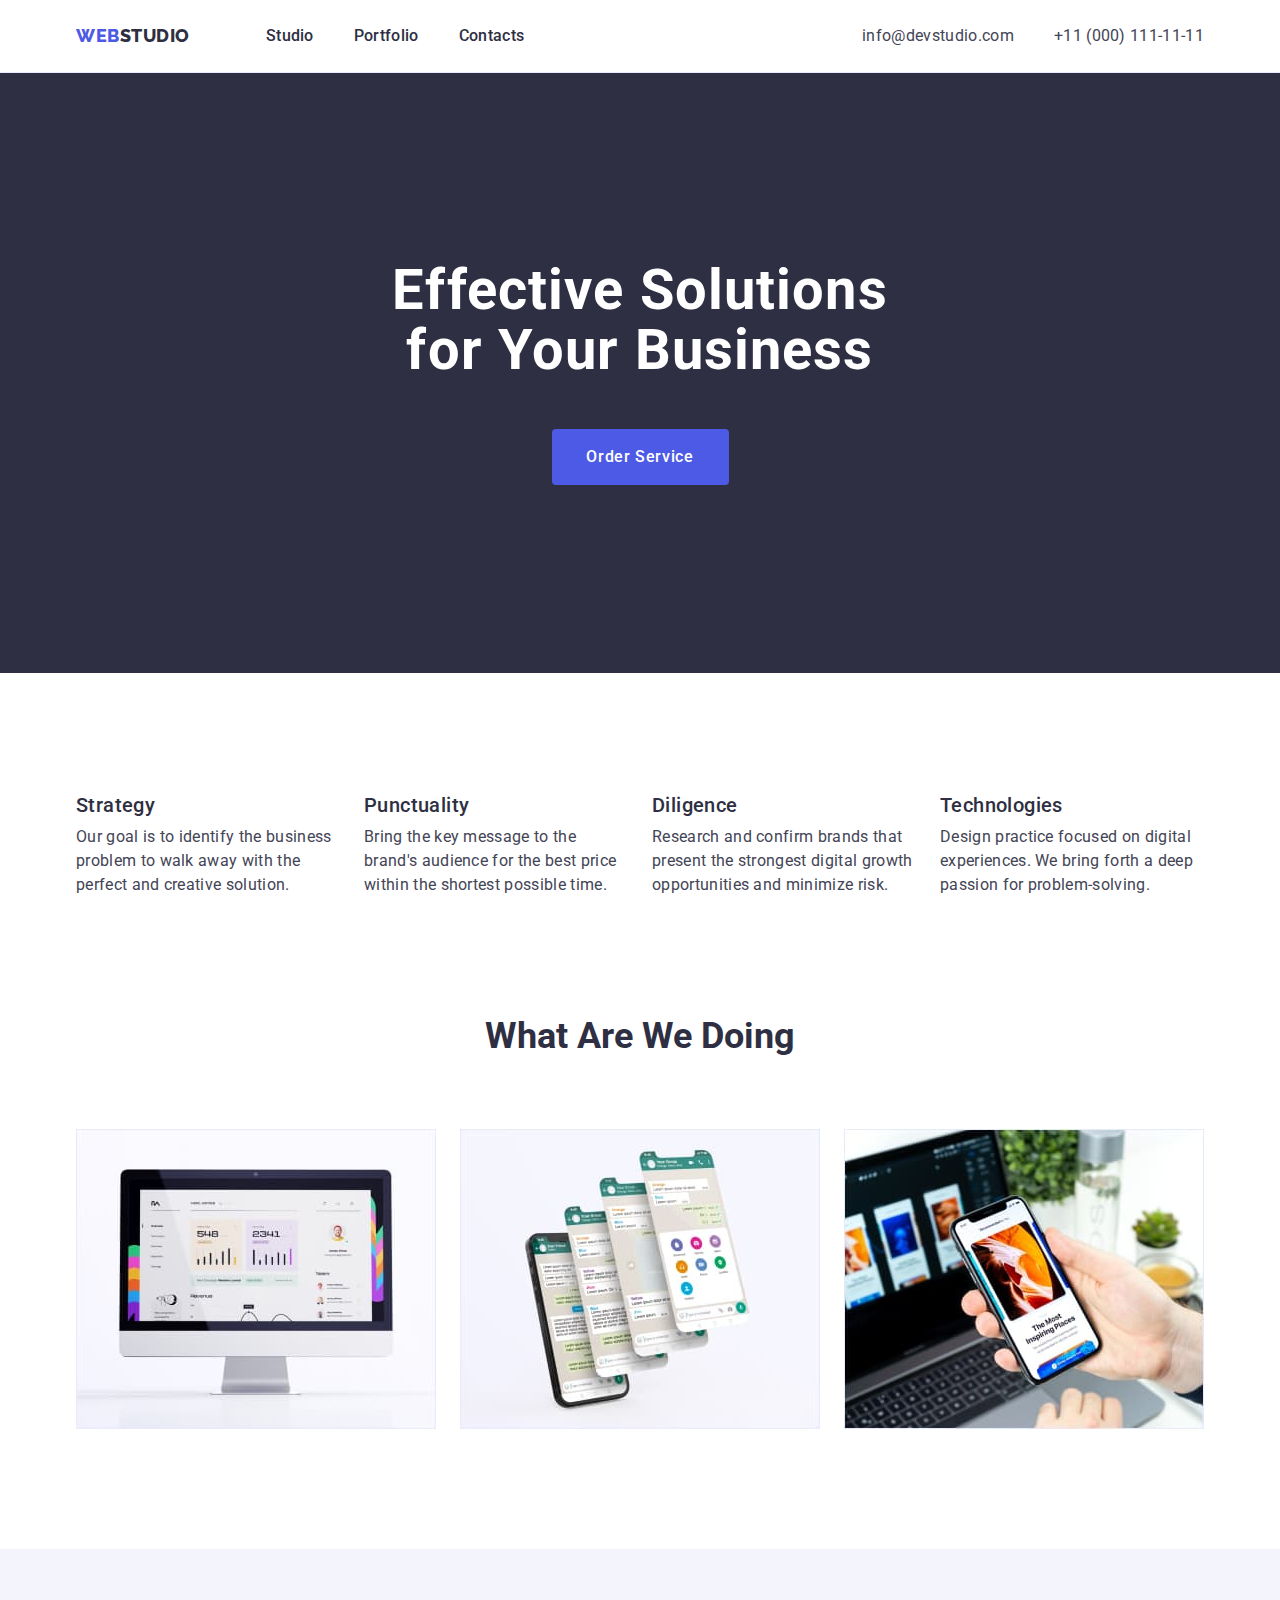
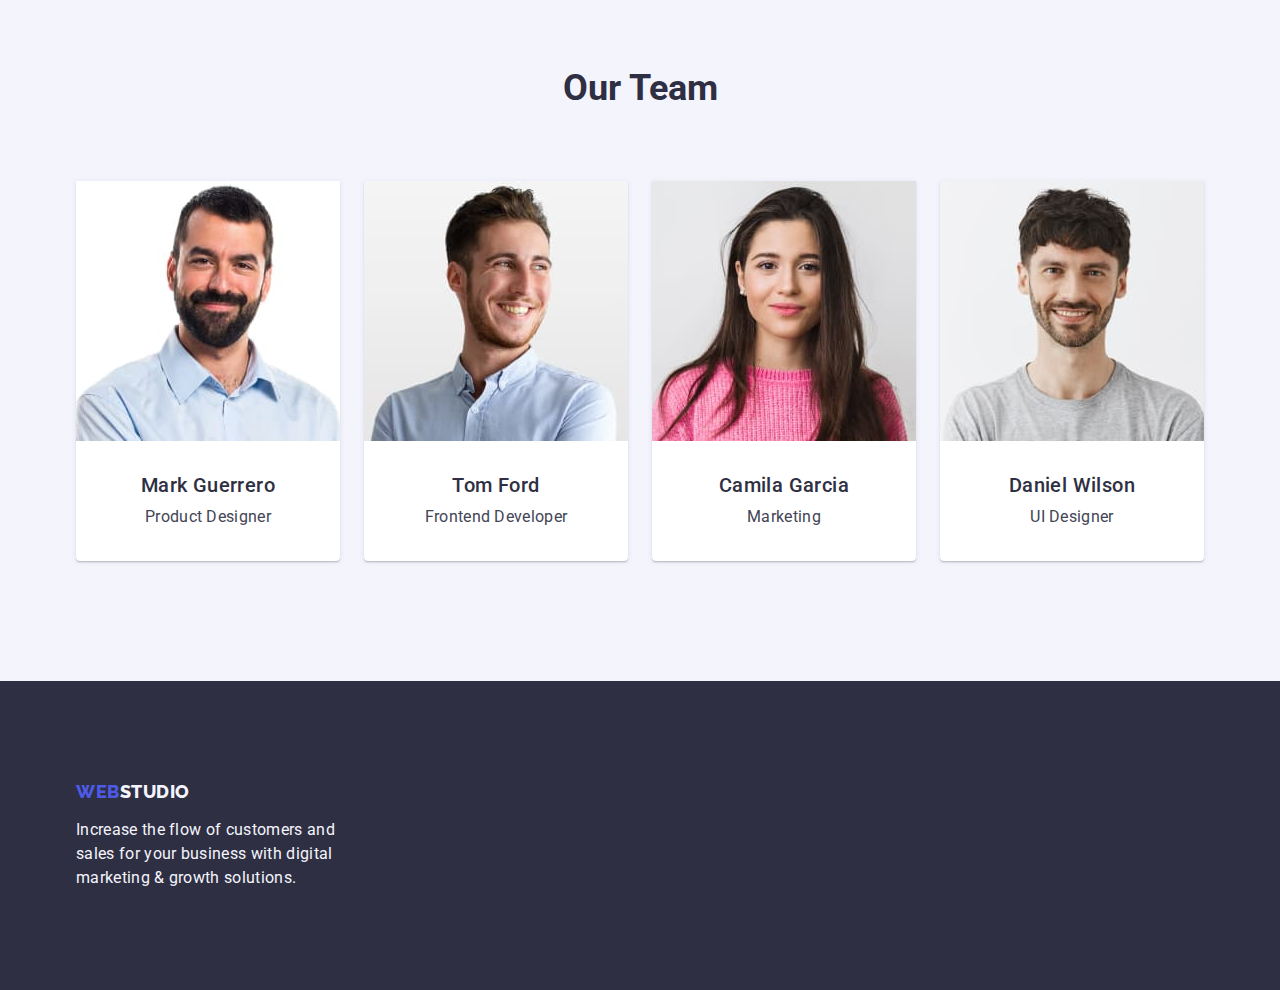
==== index.html @ 3db70857 "Initial commit" ====
<!DOCTYPE html>
<html lang="en">

<head>
    <meta charset="UTF-8">
    <meta http-equiv="X-UA-Compatible" content="IE=edge">
    <meta name="viewport" content="width=device-width, initial-scale=1.0">
    <title>WebStudio</title>
    <!-- Modern-normalize -->
    <link rel="stylesheet"
        href="https://cdnjs.cloudflare.com/ajax/libs/modern-normalize/2.0.0/modern-normalize.min.css" />

    <!-- Gustom styles -->
    <link rel="stylesheet" href="./css/styles.css">
    <!-- Fonts -->

    <link rel="preconnect" href="https://fonts.googleapis.com">
    <link rel="preconnect" href="https://fonts.gstatic.com" crossorigin>
    <link href="https://fonts.googleapis.com/css2?family=Raleway:wght@800&family=Roboto:wght@400;500;700&display=swap"
        rel="stylesheet">


</head>

<body>

    <!--header-->
    <header class="head">
        <!--Top-Line-->
        <!--Logo-->
        <!--Menu-Nav-->
        <div class="heder container">

            <nav class="navig">

                <a class="logo link" href="./index.html">Web<span class="logo-title">Studio</span></a>

                <ul class="nav-page list">
                    <li class="nav-page-item">
                        <a class="nav-page-pagination link" href="./index.html">Studio</a>
                    </li>
                    <li class="nav-page-item">
                        <a class="nav-page-pagination link" href="./portfolio.html">Portfolio</a>
                    </li>
                    <li class="nav-page-item">
                        <a class="nav-page-pagination link" href="">Contacts</a>
                    </li>
                </ul>
            </nav>
            <address class="gmail">
                <ul class="add-page list">
                    <li><a class="add-page-mailto link" href="mailto:info@devstudio.com">info@devstudio.com</a></li>
                    <li><a class="add-page-mailto link" href="tel:+110001111111">+11 (000) 111-11-11</a></li>
                </ul>
            </address>
        </div>

    </header>

    <!--main-content-->
    <main>

        <!--Hero-imeg-->
        <!-- Section-1 -->
        <section class="hero">
            <div class="container">
                <h1 class="hero-title"> Effective Solutions for Your Business</h1>

                <!--Button-->

                <button class="hero-title-btn" type="button">Order Service</button>

            </div>
        </section>

        <!--Section-2-->

        <section class="benefits">
            <div class="benefits-container container">
                <h2 hidden class="visually-hidden">Benefits</h2>
                <ul class="benefits-ul list">
                    <li class="benefits-list-item">
                        <h3 class="benefits-title">Strategy</h3>
                        <p class="benefits-text">Our goal is to identify the business
                            problem to walk away with the perfect and creative solution.</p>
                    </li>
                    <li class="benefits-list-item">
                        <h3 class="benefits-title">Punctuality</h3>
                        <p class="benefits-text">Bring the key message to the brand's audience for the best price within
                            the
                            shortest
                            possible
                            time.</p>
                    </li>
                    <li class="benefits-list-item">
                        <h3 class="benefits-title">Diligence</h3>
                        <p class="benefits-text">Research and confirm brands that present the strongest digital growth
                            opportunities and
                            minimize
                            risk.</p>
                    </li>
                    <li class="benefits-list-item">
                        <h3 class="benefits-title">Technologies</h3>
                        <p class="benefits-text">Design practice focused on digital experiences. We bring forth a deep
                            passion for
                            problem-solving.</p>
                    </li>
                </ul>
            </div>
        </section>

        <!--Section-3-->

        <section class="subject-container">
            <div class="container">
                <h2 class="subject">What are we doing</h2>
                <ul class="subject-img list">
                    <li class="subject-item">
                        <img src="./images/img1.jpg" alt="A monitor with images of graphs" width="360" />
                    </li>
                    <li class="subject-item">
                        <img src="./images/img2.jpg" alt="Smartphone" width="360" />
                    </li>
                    <li class="subject-item">
                        <img src="./images/img3.jpg" alt="Smartphone in hand" width="360" />
                    </li>
                </ul>
            </div>
        </section>

        <!--Section-4-->

        <section class="sectbox">
            <div class="container">
                <h2 class="subject">Our Team</h2>
                <ul class="subject-foto list">
                    <li class="liimg">
                        <img src="./images/img11.jpg" alt="foto Mark Guerrero" width="264" />

                        <div class="liimg-box">
                            <h3 class="subject-title">Mark Guerrero</h3>

                            <p class="subject-text">Product Designer</p>
                        </div>
                    </li>
                    <li class="liimg">
                        <img src="./images/img21.jpg" alt="foto Tom Ford" width="264" />
                        <div class="liimg-box">
                            <h3 class="subject-title">Tom Ford</h3>

                            <p class="subject-text">Frontend Developer</p>
                        </div>
                    </li>
                    <li class="liimg">
                        <img src="./images/img31.jpg" alt="foto Camila Garcia" width="264" />
                        <div class="liimg-box">
                            <h3 class="subject-title">Camila Garcia</h3>
                            <p class="subject-text">Marketing</p>
                        </div>
                    </li>
                    <li class="liimg">
                        <img src="./images/img41.jpg" alt="foto Daniel Wilson" width="264" />
                        <div class="liimg-box">
                            <h3 class="subject-title">Daniel Wilson</h3>

                            <p class="subject-text">UI Designer</p>
                        </div>
                    </li>
                </ul>
            </div>
        </section>
    </main>

    <!--footer-->
    <footer class="footbox">
        <div class="container">

            <a class="logo logo-fut link" href="./index.html">Web<span class="logo-title-fut">Studio</span></a>
            <p class="foot-text">Increase the flow of customers and sales for your business with digital marketing &
                growth
                solutions.</p>

        </div>
    </footer>
</body>

</html>
---- css/styles.css ----
:root {
  --primarybrand-iris-color: #4d5ae5;
  --pressed-state-ocean-color: #404bbf;
  --dark-navyblue-color: #2e2f42;
  --success-green-color: #31d0aa;
  --text-slate-color: #434455;
  --subtletext-lightlate-color: #8e8f99;
  --accent-cornflower-color: #e7e9fc;
  --light-cloud-color: #f4f4fd;
  --modaloverlay-navybluemodal-color: #2e2f42;
  --herobackground-grey-color: #2e2f42;
  --whait-color: #ffffff;
  --modalbackground-dairy-color: #fcfcfc;
}
/* Base styles */
body {
  font-family: 'Roboto', sans-serif;
  color: var(--text-slate-color);
  background-color: var(--whait-color);
}

.link {
  text-decoration: none;
}
.list {
  list-style: none;
}
img {
  display: block;
  max-width: 100%;
  height: 100%;
  object-fit: cover;
}
button {
  font-family: inherit;
  cursor: pointer;
}
/*-- Base styles--*/

/* Margin-pading */
h1,
h2,
h3,
h4,
h5,
h6,
p {
  margin: 0;
}
ul {
  margin: 0;
  padding-left: 0;
}

.container {
  max-width: 1158px;
  margin-left: auto;
  margin-right: auto;
  padding-left: 15px;
  padding-right: 15px;
}
.visually-hidden {
  position: absolute;
  width: 1px;
  height: 1px;
  margin: -1px;
  border: 0;
  padding: 0;
  white-space: nowrap;
  clip-path: inset(100%);
  clip: rect(0 0 0 0);
  overflow: hidden;
}

/* Logo */
.head {
  border-bottom: 1px solid var(--accent-cornflower-color);
  background-color: var(--whait-color);
}

.navig {
  display: flex;

  align-items: center;
}
.navig .logo {
  margin-right: 76px;
}

.logo {
  color: var(--primarybrand-iris-color);
  font-family: 'Raleway', sans-serif;
  font-size: 18px;
  font-weight: 800;
  line-height: 1.17; /* 116.667% */
  text-transform: uppercase;
  letter-spacing: 0.03em;
}
.logo-title {
  color: var(--dark-navyblue-color);
}

/* Nav */
.heder {
  display: flex;
  align-items: center;
  justify-content: space-between;
}

.nav-page {
  display: flex;
  gap: 40px;
  padding: 24px 0;
}
.nav-page-item {
}
.nav-page-pagination {
  color: var(--dark-navyblue-color);
  font-weight: 500;
  line-height: 1.5; /* 150% */
  letter-spacing: 0.02em;
  padding: 24px 0;
}
.nav-page-pagination:hover,
.nav-page-pagination:focus {
  color: var(--pressed-state-ocean-color);
}
.gmail {
  font-style: normal;
  padding: 24px 0;
}
.add-page {
  display: flex;
  gap: 40px;
}
.add-page-mailto {
  color: var(--text-slate-color);

  line-height: 1.5; /* 150% */
  letter-spacing: 0.02em;
  padding: 24px 0;
}

.add-page-mailto:hover,
.add-page-mailto:focus {
  color: var(--pressed-state-ocean-color);
}
/* --Nav-- */

/* section-1 */
.hero {
  background-color: var(--dark-navyblue-color);
  padding-bottom: 188px;
  padding-top: 188px;
}
.hero-title {
  color: var(--whait-color);
  font-size: 56px;
  font-weight: 700;
  line-height: 1.07; /* 107.143% */
  letter-spacing: 0.02em;
  text-align: center;
  max-width: 496px;
  margin: 0 auto 48px;
}
.hero-title-btn {
  color: var(--whait-color);
  background-color: var(--primarybrand-iris-color);
  font-size: 16px;
  font-weight: 500;
  line-height: 1.5; /* 150% */
  letter-spacing: 0.04em;
  width: 177px;
  min-width: 169px;
  height: 56px;
  border: none;

  display: block;

  padding: 16px 32px;
  margin-left: auto;
  margin-right: auto;
  border-radius: 4px;
}

.hero-title-btn:hover,
.hero-title-btn:focus {
  color: var(--whait-color);
  background-color: var(--pressed-state-ocean-color);
}
/* --section-1-- */

/* section-2 */
.benefits {
  padding: 120px 0;
}
.benefits-container {
}
.benefits-ul {
  display: flex;
  gap: 24px;
}
.benefits-list-item {
}
.benefits-title {
  color: var(--dark-navyblue-color);
  font-size: 20px;
  font-weight: 500;
  line-height: 1.2; /* 120% */
  letter-spacing: 0.02em;
  margin-bottom: 8px;
}
.benefits-text {
  line-height: 1.5; /* 150% */
  letter-spacing: 0.02em;
  width: 264px;
}
/* --section-2-- */

/* section-3 */
.subject-container {
  padding-bottom: 120px;
}
.subject {
  color: var(--dark-navyblue-color);
  font-size: 36px;
  line-height: 1.11; /* 111.111% */
  text-align: center;
  text-transform: capitalize;
  margin-bottom: 72px;
}
.subject-img {
  display: flex;
  gap: 24px;
}

/* --section-3-- */

/* section-4 */
.sectbox {
  background-color: var(--light-cloud-color);
  padding: 120px 0;
}

.subject-foto {
  display: flex;
  gap: 24px;
}
.liimg {
  display: inline-flex;
  padding-bottom: 0px;
  flex-direction: column;
  justify-content: center;
  align-items: center;

  background-color: var(--whait-color);

  border-radius: 0px 0px 4px 4px;

  box-shadow: 0px 2px 1px 0px rgba(46, 47, 66, 0.08),
    0px 1px 1px 0px rgba(46, 47, 66, 0.16),
    0px 1px 6px 0px rgba(46, 47, 66, 0.08);
}
.liimg-box {
  padding: 32px 0;
  display: flex;

  flex-direction: column;
  justify-content: center;
  align-items: center;
}
.subject-title {
  color: var(--dark-navyblue-color);
  text-align: center;
  font-size: 20px;
  font-weight: 500;

  line-height: 1.2; /* 120% */
  letter-spacing: 0.02em;
  margin-bottom: 8px;
}
.subject-text {
  color: var(--text-slate-color);
  line-height: 1.5; /* 150% */
  letter-spacing: 0.02em;
  text-align: center;
}

/* Footer */
.footbox {
  background-color: var(--dark-navyblue-color);

  padding: 100px 0 100px 0;
}

.foot-text {
  color: var(--light-cloud-color);
  line-height: 1.5; /* 150% */
  letter-spacing: 0.02em;
  width: 264px;
}
.logo-title-fut {
  color: var(--light-cloud-color);
}
.logo-fut {
  margin-bottom: 16px;
  display: inline-block;
}
/* --Footer-- */

/* P */
/* o */
/* r */
/* t */
/* folio */
.porttf-box {
  padding: 96px 0 120px 0;
}

/* Filter */
.btn {
  display: flex;
  justify-content: center;

  gap: 24px;
  margin-bottom: 72px;
}

.btn-but {
  color: var(--primarybrand-iris-color);
  background-color: var(--light-cloud-color);

  font-size: 16px;
  font-weight: 500;
  line-height: 1.5; /* 150% */
  letter-spacing: 0.04em;
  display: flex;

  padding: 12px 24px;

  border-radius: 4px;
  border: 1px solid var(--accent-cornflower-color);
}
.btn-but:hover,
.btn-but:focus {
  color: var(--whait-color);
  background-color: var(--pressed-state-ocean-color);
  border: 1px solid transparent;
  box-shadow: 0px 2px 2px 0px rgba(0, 0, 0, 0.12),
    0px 2px 1px 0px rgba(0, 0, 0, 0.08), 0px 3px 1px 0px rgba(0, 0, 0, 0.1);
}
.btn-item {
  display: flex;
}

/* --Filter-- */

/* Images */

.imag {
  display: flex;
  flex-wrap: wrap;
  row-gap: 48px;
  column-gap: 24px;
}
.imag-item {
  flex-basis: calc((100% - 24px * 2) / 3);
}
.card {
  flex-direction: column;
  align-items: flex-start;
  gap: 32px;
  background-color: var(--whait-color);
  display: flex;
}
.card-box {
  border: 1px solid #e7e9fc;
  border-top: none;

  display: flex;
  padding: 32px 16px;
  flex-direction: column;
  justify-content: center;
  align-items: flex-start;

  align-self: stretch;
}
.card-title {
  /* Banking App Interface Concept */
  color: var(--dark-navyblue-color);
  font-weight: 500;
  font-size: 20px;
  line-height: 1.2;
  /* identical to box height, or 120% */
  letter-spacing: 0.02em;

  margin-bottom: 8px;
}
.card-text {
  /* App */
  color: var(--text-slate-color);
  line-height: 1.5;
  /* identical to box height, or 150% */
  letter-spacing: 0.02em;
}
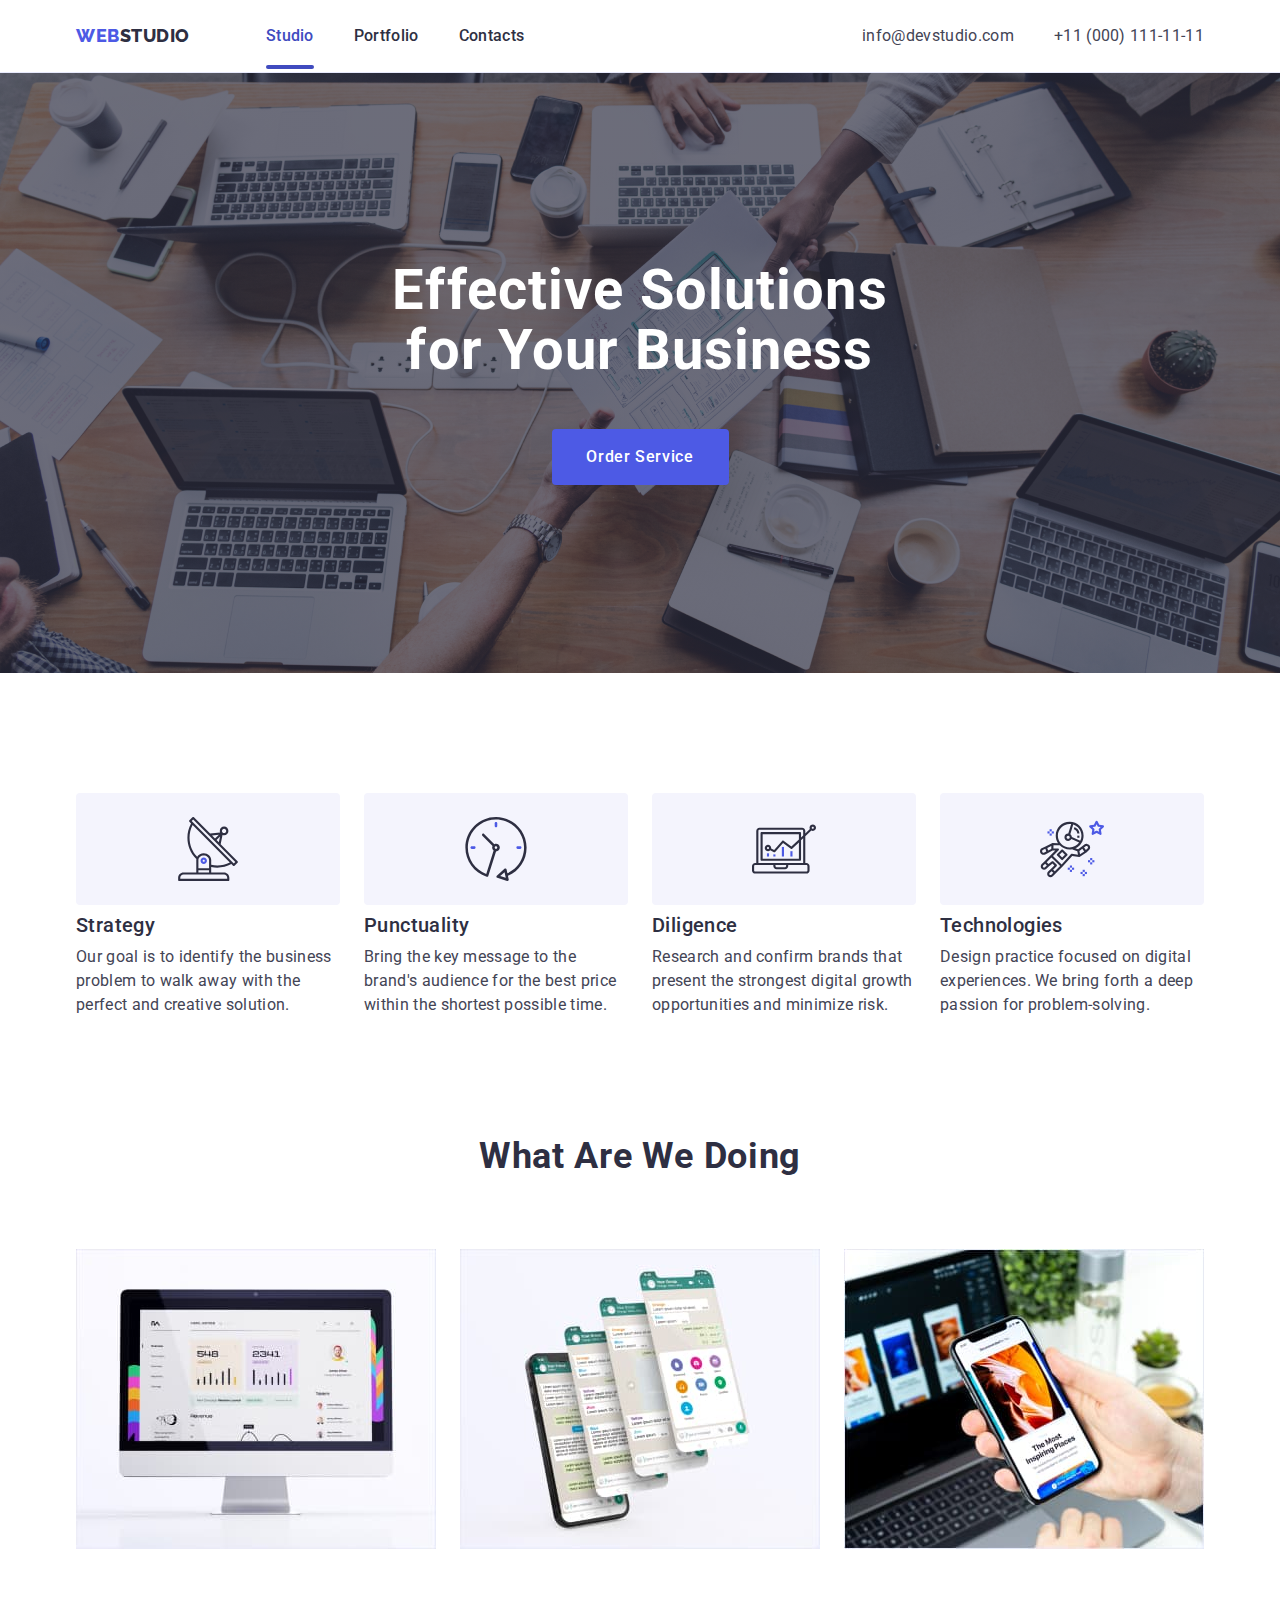
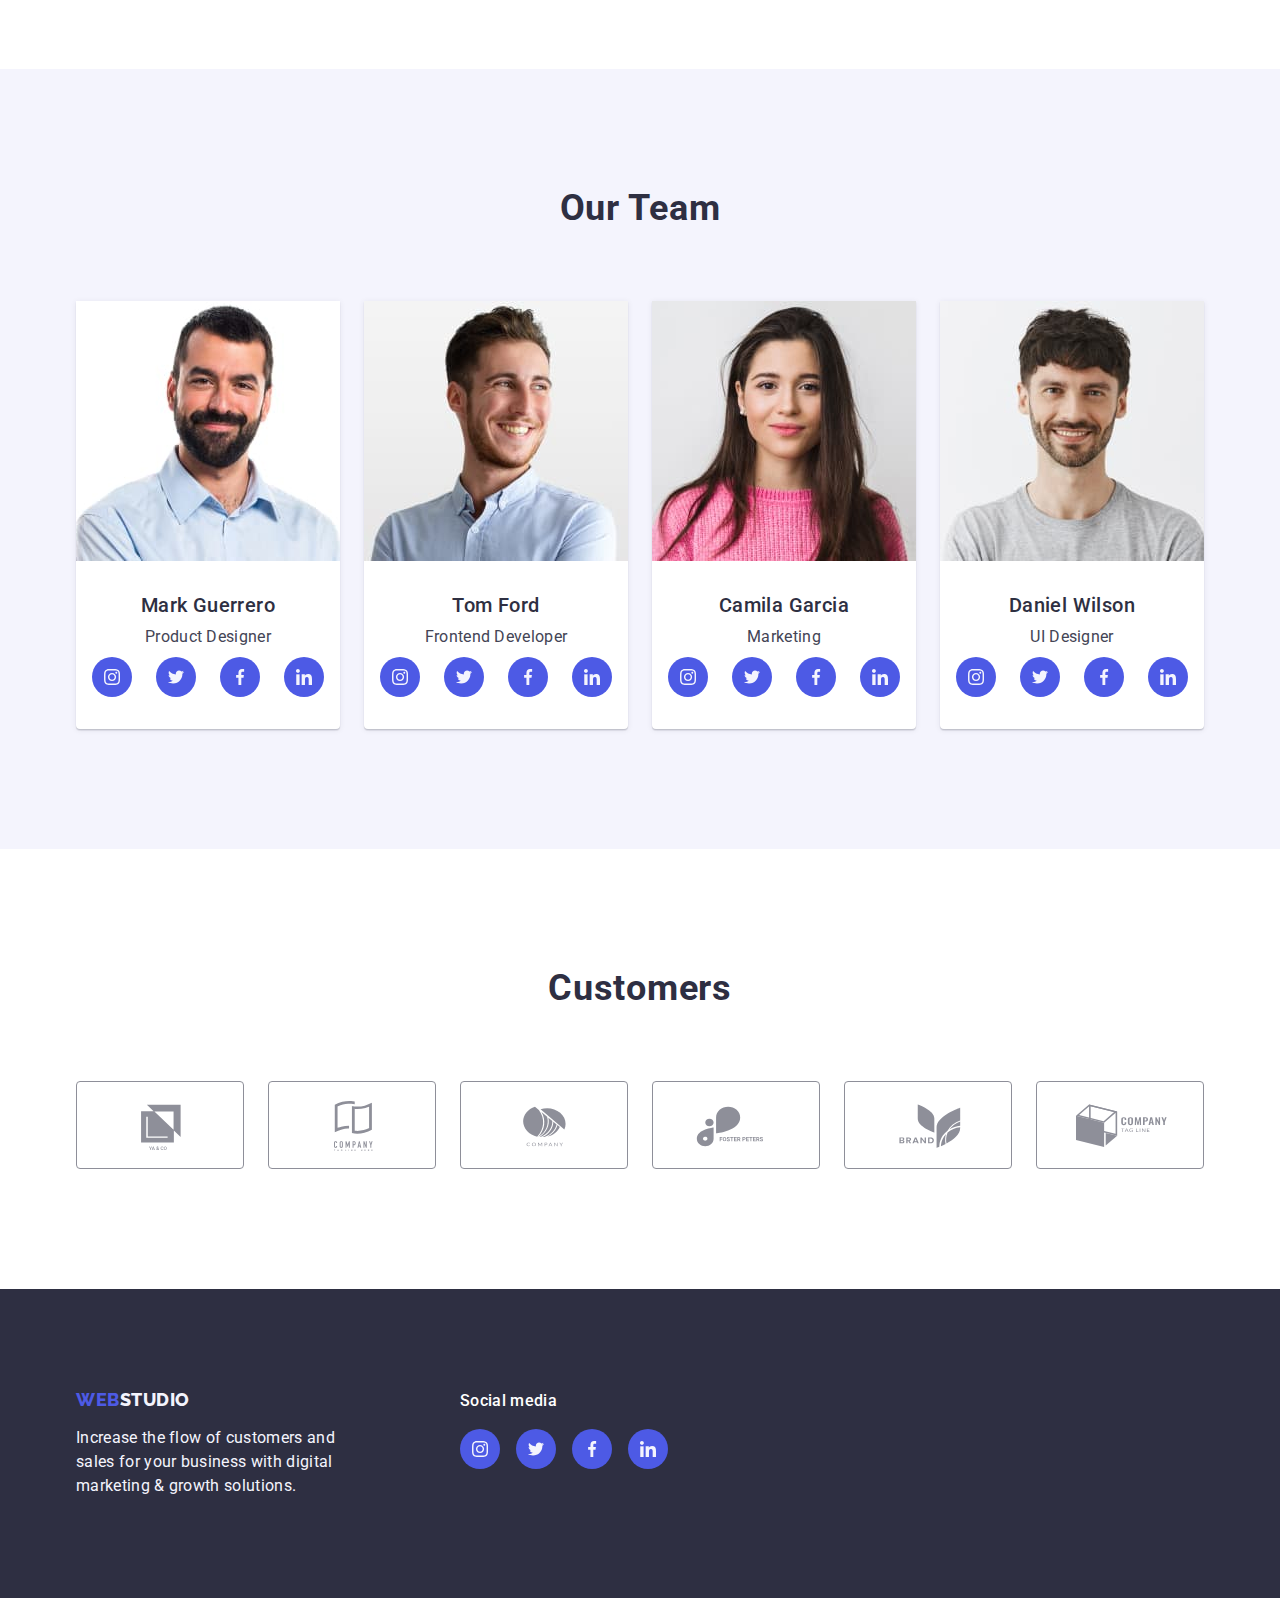
==== commit 33e03245: "homework-04" ====
--- a/index.html
+++ b/index.html
@@ -37,7 +37,7 @@
 
                 <ul class="nav-page list">
                     <li class="nav-page-item">
-                        <a class="nav-page-pagination link" href="./index.html">Studio</a>
+                        <a class="nav-page-pagination link lk" href="./index.html">Studio</a>
                     </li>
                     <li class="nav-page-item">
                         <a class="nav-page-pagination link" href="./portfolio.html">Portfolio</a>
@@ -68,7 +68,7 @@
 
                 <!--Button-->
 
-                <button class="hero-title-btn" type="button">Order Service</button>
+                <button class="hero-title-btn " data-modal-open type="button">Order Service</button>
 
             </div>
         </section>
@@ -80,11 +80,22 @@
                 <h2 hidden class="visually-hidden">Benefits</h2>
                 <ul class="benefits-ul list">
                     <li class="benefits-list-item">
+                        <div class="benefits-icon-box">
+                            <svg class="benefits-icon-svg" width="64px">
+                                <use href="./images/icons.svg#icon-antenna-1"></use>
+                            </svg>
+                        </div>
                         <h3 class="benefits-title">Strategy</h3>
                         <p class="benefits-text">Our goal is to identify the business
                             problem to walk away with the perfect and creative solution.</p>
                     </li>
+
                     <li class="benefits-list-item">
+                        <div class="benefits-icon-box">
+                            <svg class="benefits-icon-svg" width="64px">
+                                <use href="./images/icons.svg#icon-clock-1"></use>
+                            </svg>
+                        </div>
                         <h3 class="benefits-title">Punctuality</h3>
                         <p class="benefits-text">Bring the key message to the brand's audience for the best price within
                             the
@@ -93,6 +104,11 @@
                             time.</p>
                     </li>
                     <li class="benefits-list-item">
+                        <div class="benefits-icon-box">
+                            <svg class="benefits-icon-svg" width="64px">
+                                <use href="./images/icons.svg#icon-diagram-1"></use>
+                            </svg>
+                        </div>
                         <h3 class="benefits-title">Diligence</h3>
                         <p class="benefits-text">Research and confirm brands that present the strongest digital growth
                             opportunities and
@@ -100,6 +116,11 @@
                             risk.</p>
                     </li>
                     <li class="benefits-list-item">
+                        <div class="benefits-icon-box">
+                            <svg class="benefits-icon-svg" width="64px">
+                                <use href="./images/icons.svg#icon-astronaut-1"></use>
+                            </svg>
+                        </div>
                         <h3 class="benefits-title">Technologies</h3>
                         <p class="benefits-text">Design practice focused on digital experiences. We bring forth a deep
                             passion for
@@ -139,16 +160,69 @@
 
                         <div class="liimg-box">
                             <h3 class="subject-title">Mark Guerrero</h3>
-
                             <p class="subject-text">Product Designer</p>
+                            <ul class="subjekt-list-icon list">
+                                <li class="subject-item-icon">
+                                    <a class="social-links link" href="https://www.instagram.com/">
+                                        <svg class="subject-icon-svg" width="16px">
+                                            <use href="./images/icons.svg#icon-instagram-2-hdr"></use>
+                                        </svg>
+                                    </a>
+
+                                </li>
+                                <li class="subject-item-icon">
+                                    <a class="social-links link" href="https://twitter.com/">
+                                        <svg class="subject-icon-svg" width="16px">
+                                            <use href="./images/icons.svg#icon-twitter-1-hdr"></use>
+                                        </svg></a>
+                                </li>
+                                <li class="subject-item-icon">
+                                    <a class="social-links link" href="https://www.facebook.com/">
+                                        <svg class="subject-icon-svg" width="16px">
+                                            <use href="./images/icons.svg#icon-facebook-1-hdr"></use>
+                                        </svg></a>
+                                </li>
+                                <li class="subject-item-icon">
+                                    <a class="social-links link" href="https://inkedin.com/">
+                                        <svg class="subject-icon-svg" width="16px">
+                                            <use href="./images/icons.svg#icon-linkedin-1-hdr"></use>
+                                        </svg></a>
+                                </li>
+                            </ul>
                         </div>
                     </li>
                     <li class="liimg">
                         <img src="./images/img21.jpg" alt="foto Tom Ford" width="264" />
                         <div class="liimg-box">
                             <h3 class="subject-title">Tom Ford</h3>
-
                             <p class="subject-text">Frontend Developer</p>
+                            <ul class="subjekt-list-icon list">
+                                <li class="subject-item-icon">
+                                    <a class="social-links link" href="https://www.instagram.com/">
+                                        <svg class="subject-icon-svg" width="16px">
+                                            <use href="./images/icons.svg#icon-instagram-2-hdr"></use>
+                                        </svg></a>
+
+                                </li>
+                                <li class="subject-item-icon">
+                                    <a class="social-links link" href="https://twitter.com/">
+                                        <svg class="subject-icon-svg" width="16px">
+                                            <use href="./images/icons.svg#icon-twitter-1-hdr"></use>
+                                        </svg></a>
+                                </li>
+                                <li class="subject-item-icon">
+                                    <a class="social-links link" href="https://www.facebook.com/">
+                                        <svg class="subject-icon-svg" width="16px">
+                                            <use href="./images/icons.svg#icon-facebook-1-hdr"></use>
+                                        </svg></a>
+                                </li>
+                                <li class="subject-item-icon">
+                                    <a class="social-links link" href="https://inkedin.com/">
+                                        <svg class="subject-icon-svg" width="16px">
+                                            <use href="./images/icons.svg#icon-linkedin-1-hdr"></use>
+                                        </svg></a>
+                                </li>
+                            </ul>
                         </div>
                     </li>
                     <li class="liimg">
@@ -156,32 +230,158 @@
                         <div class="liimg-box">
                             <h3 class="subject-title">Camila Garcia</h3>
                             <p class="subject-text">Marketing</p>
+                            <ul class="subjekt-list-icon list">
+                                <li class="subject-item-icon">
+                                    <a class="social-links link" href="https://www.instagram.com/">
+                                        <svg class="subject-icon-svg" width="16px">
+                                            <use href="./images/icons.svg#icon-instagram-2-hdr"></use>
+                                        </svg></a>
+
+                                </li>
+                                <li class="subject-item-icon">
+                                    <a class="social-links link" href="https://twitter.com/">
+                                        <svg class="subject-icon-svg" width="16px">
+                                            <use href="./images/icons.svg#icon-twitter-1-hdr"></use>
+                                        </svg></a>
+                                </li>
+                                <li class="subject-item-icon">
+                                    <a class="social-links link" href="https://www.facebook.com/">
+                                        <svg class="subject-icon-svg" width="16px">
+                                            <use href="./images/icons.svg#icon-facebook-1-hdr"></use>
+                                        </svg></a>
+                                </li>
+                                <li class="subject-item-icon">
+                                    <a class="social-links link" href="https://inkedin.com/">
+                                        <svg class="subject-icon-svg" width="16px">
+                                            <use href="./images/icons.svg#icon-linkedin-1-hdr"></use>
+                                        </svg></a>
+                                </li>
+                            </ul>
                         </div>
                     </li>
                     <li class="liimg">
                         <img src="./images/img41.jpg" alt="foto Daniel Wilson" width="264" />
                         <div class="liimg-box">
                             <h3 class="subject-title">Daniel Wilson</h3>
-
                             <p class="subject-text">UI Designer</p>
-                        </div>
-                    </li>
+                            <ul class="subjekt-list-icon list">
+                                <li class="subject-item-icon">
+                                    <a class="social-links link" href="https://www.instagram.com/">
+                                        <svg class="subject-icon-svg" width="16px">
+                                            <use href="./images/icons.svg#icon-instagram-2-hdr"></use>
+                                        </svg></a>
+
+
+                                </li>
+                                <li class="subject-item-icon">
+                                    <a class="social-links link" href="https://twitter.com/">
+                                        <svg class="subject-icon-svg" width="16px">
+                                            <use href="./images/icons.svg#icon-twitter-1-hdr"></use>
+                                        </svg></a>
+                                </li>
+                                <li class="subject-item-icon">
+                                    <a class="social-links link" href="https://www.facebook.com/">
+                                        <svg class="subject-icon-svg" width="16px">
+                                            <use href="./images/icons.svg#icon-facebook-1-hdr"></use>
+                                        </svg></a>
+                                </li>
+                                <li class="subject-item-icon">
+                                    <a class="social-links link" href="https://inkedin.com/">
+                                        <svg class="subject-icon-svg" width="16px">
+                                            <use href="./images/icons.svg#icon-linkedin-1-hdr"></use>
+                                        </svg></a>
+                                </li>
+                            </ul>
+                        </div>
+                    </li>
+                </ul>
+            </div>
+        </section>
+        <!--Section-5-->
+        <section class="customers">
+            <div class="container ">
+                <h2 class="subject">Customers</h2>
+                <ul class="customers-logo-list list">
+                    <li class="customers-logo-item"><a class="cus-logo-link" href="">
+                            <svg class="cus-logo-svg" width="104px">
+                                <use href="./images/icons.svg#icon-Logo"></use>
+                            </svg></a></li>
+                    <li class="customers-logo-item"><a class="cus-logo-link" href="">
+                            <svg class="cus-logo-svg" width="104px">
+                                <use href="./images/icons.svg#icon-Logo-1"></use>
+                            </svg></a></li>
+                    <li class="customers-logo-item"><a class="cus-logo-link" href="">
+                            <svg class="cus-logo-svg" width="104px">
+                                <use href="./images/icons.svg#icon-Logo-2"></use>
+                            </svg></a></li>
+                    <li class="customers-logo-item"><a class="cus-logo-link" href="">
+                            <svg class="cus-logo-svg" width="104px">
+                                <use href="./images/icons.svg#icon-Logo-3"></use>
+                            </svg></a></li>
+                    <li class="customers-logo-item"><a class="cus-logo-link" href="">
+                            <svg class="cus-logo-svg" width="104px">
+                                <use href="./images/icons.svg#icon-Logo-4"></use>
+                            </svg></a></li>
+                    <li class="customers-logo-item"><a class="cus-logo-link" href="">
+                            <svg class="cus-logo-svg" width="104px">
+                                <use href="./images/icons.svg#icon-Logo-5"></use>
+                            </svg></a></li>
                 </ul>
             </div>
         </section>
     </main>
 
     <!--footer-->
-    <footer class="footbox">
-        <div class="container">
-
-            <a class="logo logo-fut link" href="./index.html">Web<span class="logo-title-fut">Studio</span></a>
-            <p class="foot-text">Increase the flow of customers and sales for your business with digital marketing &
-                growth
-                solutions.</p>
-
+    <footer class="footbox ">
+        <div class="container footcontainer ">
+            <div>
+                <a class="logo logo-fut link" href="./index.html">Web<span class="logo-title-fut">Studio</span></a>
+                <p class="foot-text">Increase the flow of customers and sales for your business with digital marketing &
+                    growth
+                    solutions.</p>
+            </div>
+            <div class="footer-social-box">
+                <p class="footer-social-text">Social media</p>
+                <ul class="foot-subjekt-list-icon list">
+                    <li class="subject-item-icon">
+                        <a class="foot-social-links link" href="https://www.instagram.com/">
+                            <svg class="subject-icon-svg" width="16px">
+                                <use href="./images/icons.svg#icon-instagram-2-hdr"></use>
+                            </svg></a>
+                    </li>
+                    <li class="subject-item-icon">
+                        <a class="foot-social-links link" href="https://twitter.com/">
+                            <svg class="subject-icon-svg" width="16px">
+                                <use href="./images/icons.svg#icon-twitter-1-hdr"></use>
+                            </svg></a>
+                    </li>
+                    <li class="subject-item-icon">
+                        <a class="foot-social-links link" href="https://www.facebook.com/">
+                            <svg class="subject-icon-svg" width="16px">
+                                <use href="./images/icons.svg#icon-facebook-1-hdr"></use>
+                            </svg></a>
+                    </li>
+                    <li class="subject-item-icon">
+                        <a class="foot-social-links link" href="https://inkedin.com/">
+                            <svg class="subject-icon-svg" width="16px">
+                                <use href="./images/icons.svg#icon-linkedin-1-hdr"></use>
+                            </svg></a>
+                    </li>
+                </ul>
+            </div>
         </div>
+
     </footer>
+    <!-- Modal-window -->
+    <div class="backdrop is-hidden" data-modal>
+        <div class="modal "><button class="modal-btn " data-modal-close type="button">
+                <svg class="modal-btn-icon" width="8px">
+                    <use href="./images/icons.svg#icon-close-black-18dp-2-1"></use>
+                </svg>
+            </button></div>
+    </div>
+    <script src="./js/modal.js"></script>
+
 </body>
 
 </html>--- a/css/styles.css
+++ b/css/styles.css
@@ -7,8 +7,8 @@
   --subtletext-lightlate-color: #8e8f99;
   --accent-cornflower-color: #e7e9fc;
   --light-cloud-color: #f4f4fd;
-  --modaloverlay-navybluemodal-color: #2e2f42;
-  --herobackground-grey-color: #2e2f42;
+  --modaloverlay-navybluemodal-color: rgba(46, 47, 66, 0.4);
+  --herobackground-grey-color: rgba(46, 47, 66, 0.7);
   --whait-color: #ffffff;
   --modalbackground-dairy-color: #fcfcfc;
 }
@@ -25,7 +25,8 @@
 .list {
   list-style: none;
 }
-img {
+img,
+svg {
   display: block;
   max-width: 100%;
   height: 100%;
@@ -120,10 +121,33 @@
   line-height: 1.5; /* 150% */
   letter-spacing: 0.02em;
   padding: 24px 0;
+  position: relative;
+  transition-property: color;
+  transition-delay: 250ms;
+  transition-timing-function: cubic-bezier(0.4, 0, 0.2, 1);
 }
 .nav-page-pagination:hover,
-.nav-page-pagination:focus {
+.nav-page-pagination:focus,
+.nav-page-pagination.lk {
   color: var(--pressed-state-ocean-color);
+}
+.nav-page-pagination.lk:after {
+  content: '';
+  position: absolute;
+  left: 0;
+  bottom: 0;
+
+  opacity: 0;
+  width: 100%;
+  height: 4px;
+  border-radius: 2px;
+  background-color: var(--pressed-state-ocean-color);
+  display: block;
+}
+.nav-page-pagination:hover:after,
+.nav-page-pagination:focus:after,
+.nav-page-pagination.lk:after {
+  opacity: 1;
 }
 .gmail {
   font-style: normal;
@@ -139,6 +163,9 @@
   line-height: 1.5; /* 150% */
   letter-spacing: 0.02em;
   padding: 24px 0;
+  transition-property: color;
+  transition-delay: 250ms;
+  transition-timing-function: cubic-bezier(0.4, 0, 0.2, 1);
 }
 
 .add-page-mailto:hover,
@@ -149,7 +176,18 @@
 
 /* section-1 */
 .hero {
+  max-width: 1440px;
+  height: 600px;
+  margin: 0 auto;
+
   background-color: var(--dark-navyblue-color);
+  background-image: linear-gradient(
+      var(--herobackground-grey-color),
+      var(--herobackground-grey-color)
+    ),
+    url(../images/people-office-1.jpg);
+  background-repeat: no-repeat;
+  background-position: center;
   padding-bottom: 188px;
   padding-top: 188px;
 }
@@ -181,6 +219,9 @@
   margin-left: auto;
   margin-right: auto;
   border-radius: 4px;
+  transition-property: color;
+  transition-delay: 250ms;
+  transition-timing-function: cubic-bezier(0.4, 0, 0.2, 1);
 }
 
 .hero-title-btn:hover,
@@ -200,8 +241,20 @@
   display: flex;
   gap: 24px;
 }
-.benefits-list-item {
-}
+.benefits-icon-box {
+  padding: 24px 0;
+  margin-bottom: 8px;
+  display: flex;
+  align-items: center;
+  justify-content: center;
+  border-radius: 4px;
+  background-color: var(--light-cloud-color);
+}
+.benefits-icon-svg {
+  width: 64px;
+  height: 64px;
+}
+
 .benefits-title {
   color: var(--dark-navyblue-color);
   font-size: 20px;
@@ -228,6 +281,8 @@
   text-align: center;
   text-transform: capitalize;
   margin-bottom: 72px;
+  font-weight: 700;
+  letter-spacing: 0.02em;
 }
 .subject-img {
   display: flex;
@@ -284,15 +339,86 @@
   line-height: 1.5; /* 150% */
   letter-spacing: 0.02em;
   text-align: center;
-}
-
+  margin-bottom: 8px;
+}
+.subjekt-list-icon {
+  display: flex;
+  justify-content: center;
+  gap: 24px;
+}
+
+.subject-item-icon {
+}
+.social-links {
+  display: flex;
+  align-items: center;
+  justify-content: center;
+  width: 40px;
+  height: 40px;
+  background-color: var(--primarybrand-iris-color);
+  border-radius: 50%;
+  color: var(--light-cloud-color);
+  transition-property: fill;
+  transition-delay: 250ms;
+  transition-timing-function: cubic-bezier(0.4, 0, 0.2, 1);
+}
+.social-links:hover,
+.social-links:focus {
+  background-color: var(--pressed-state-ocean-color);
+}
+
+.subject-icon-svg {
+  fill: currentColor;
+}
+/* Section-5 */
+.customers {
+  padding: 120px 0;
+}
+
+.customers-logo-list {
+  display: flex;
+
+  gap: 24px;
+}
+
+.customers-logo-item {
+  flex-basis: calc((100% - 24px * 5) / 6);
+}
+.cus-logo-link {
+  display: flex;
+  align-items: center;
+  justify-content: center;
+  width: 168px;
+  height: 88px;
+  border-radius: 4px;
+  border: 1px solid var(--subtletext-lightlate-color);
+  color: var(--subtletext-lightlate-color);
+  padding: 16px 32px;
+  transition-property: fill;
+  transition-delay: 250ms;
+  transition-timing-function: cubic-bezier(0.4, 0, 0.2, 1);
+}
+.cus-logo-link:hover,
+.cus-logo-link:focus {
+  color: var(--pressed-state-ocean-color);
+  border-radius: 4px;
+  border: 1px solid var(--pressed-state-ocean-color);
+}
+.cus-logo-svg {
+  fill: currentColor;
+}
+/* -- Section-5 -- */
 /* Footer */
 .footbox {
   background-color: var(--dark-navyblue-color);
 
   padding: 100px 0 100px 0;
 }
-
+.footcontainer {
+  display: flex;
+  align-items: baseline;
+  gap: 120px;
+}
 .foot-text {
   color: var(--light-cloud-color);
   line-height: 1.5; /* 150% */
@@ -306,7 +432,108 @@
   margin-bottom: 16px;
   display: inline-block;
 }
+.footer-social-box {
+}
+.footer-social-text {
+  color: var(--whait-color);
+
+  font-style: normal;
+  font-weight: 500;
+  line-height: 1.5; /* 150% */
+  letter-spacing: 0.02em;
+  margin-bottom: 16px;
+}
+.foot-subjekt-list-icon {
+  display: flex;
+  gap: 16px;
+}
+.foot-social-links {
+  display: flex;
+  align-items: center;
+  justify-content: center;
+  width: 40px;
+  height: 40px;
+  background-color: var(--primarybrand-iris-color);
+  border-radius: 50%;
+  color: var(--light-cloud-color);
+  transition-property: background-color;
+  transition-delay: 250ms;
+  transition-timing-function: cubic-bezier(0.4, 0, 0.2, 1);
+}
+.foot-social-links:hover,
+.foot-social-links:focus {
+  background-color: var(--success-green-color);
+}
 /* --Footer-- */
+/* Modal-window */
+.backdrop {
+  background-color: var(--modaloverlay-navybluemodal-color);
+
+  position: fixed;
+  top: 0;
+  left: 0;
+  width: 100%;
+  height: 100%;
+  transition-property: opacity, visibility;
+  transition-delay: 250ms;
+  transition-timing-function: cubic-bezier(0.4, 0, 0.2, 1);
+}
+
+.is-hidden {
+  visibility: hidden;
+  opacity: 0;
+  pointer-events: none;
+}
+
+.modal {
+  position: absolute;
+  top: 50%;
+  left: 50%;
+  transform: translate(-50%, -50%) scale(1);
+
+  transition-property: transform;
+  transition-delay: 250ms;
+  transition-timing-function: cubic-bezier(0.4, 0, 0.2, 1);
+
+  border-radius: 4px;
+  background-color: var(--modalbackground-dairy-color);
+  box-shadow: 0px 2px 1px 0px rgba(0, 0, 0, 0.2),
+    0px 1px 3px 0px rgba(0, 0, 0, 0.12), 0px 1px 1px 0px rgba(0, 0, 0, 0.14);
+  width: 408px;
+  min-height: 584px;
+}
+.modal-btn {
+  position: absolute;
+  top: 24px;
+  right: 24px;
+  width: 24px;
+  height: 24px;
+  border-radius: 50%;
+  display: flex;
+  align-items: center;
+  justify-content: center;
+  padding: 0;
+
+  background-color: var(--accent-cornflower-color);
+  border: 1px solid rgba(0, 0, 0, 0.1);
+  transition-property: background-color, border;
+  transition-delay: 250ms;
+  transition-timing-function: cubic-bezier(0.4, 0, 0.2, 1);
+}
+.modal-btn:hover,
+.modal-btn:focus {
+  background-color: var(--pressed-state-ocean-color);
+  border: none;
+}
+.modal-btn-icon {
+  transition-property: fill;
+  transition-delay: 250ms;
+  transition-timing-function: cubic-bezier(0.4, 0, 0.2, 1);
+}
+.modal-btn:hover .modal-btn-icon,
+.modal-btn:focus .modal-btn-icon {
+  fill: var(--whait-color);
+}
 
 /* P */
 /* o */
@@ -340,6 +567,9 @@
 
   border-radius: 4px;
   border: 1px solid var(--accent-cornflower-color);
+  transition-property: color, background-color, border-color, box-shadow;
+  transition-duration: 250ms;
+  transition-timing-function: cubic-bezier(0.4, 0, 0.2, 1);
 }
 .btn-but:hover,
 .btn-but:focus {
@@ -366,12 +596,42 @@
 .imag-item {
   flex-basis: calc((100% - 24px * 2) / 3);
 }
+.imag-item:hover .overley,
+.imag-item:focus .overley {
+  transform: translateY(0);
+}
 .card {
   flex-direction: column;
-  align-items: flex-start;
-  gap: 32px;
-  background-color: var(--whait-color);
-  display: flex;
+
+  display: flex;
+  transition: box-shadow 250ms cubic-bezier(0.4, 0, 0.2, 1);
+}
+.card-transform {
+  position: relative;
+  overflow: hidden;
+}
+.overley {
+  position: absolute;
+  top: 0;
+  left: 0;
+  transform: translateY(100%);
+  transition-property: transform;
+  transition-duration: 250ms;
+  transition-timing-function: cubic-bezier(0.4, 0, 0.2, 1);
+
+  display: flex;
+  align-items: center;
+  justify-content: center;
+  width: 100%;
+  height: 100%;
+  background-color: var(--primarybrand-iris-color);
+  padding: 40px 32px 164px;
+}
+.overley-text {
+  color: var(--light-cloud-color);
+
+  line-height: 1.5; /* 150% */
+  letter-spacing: 0.02em;
 }
 .card-box {
   border: 1px solid #e7e9fc;
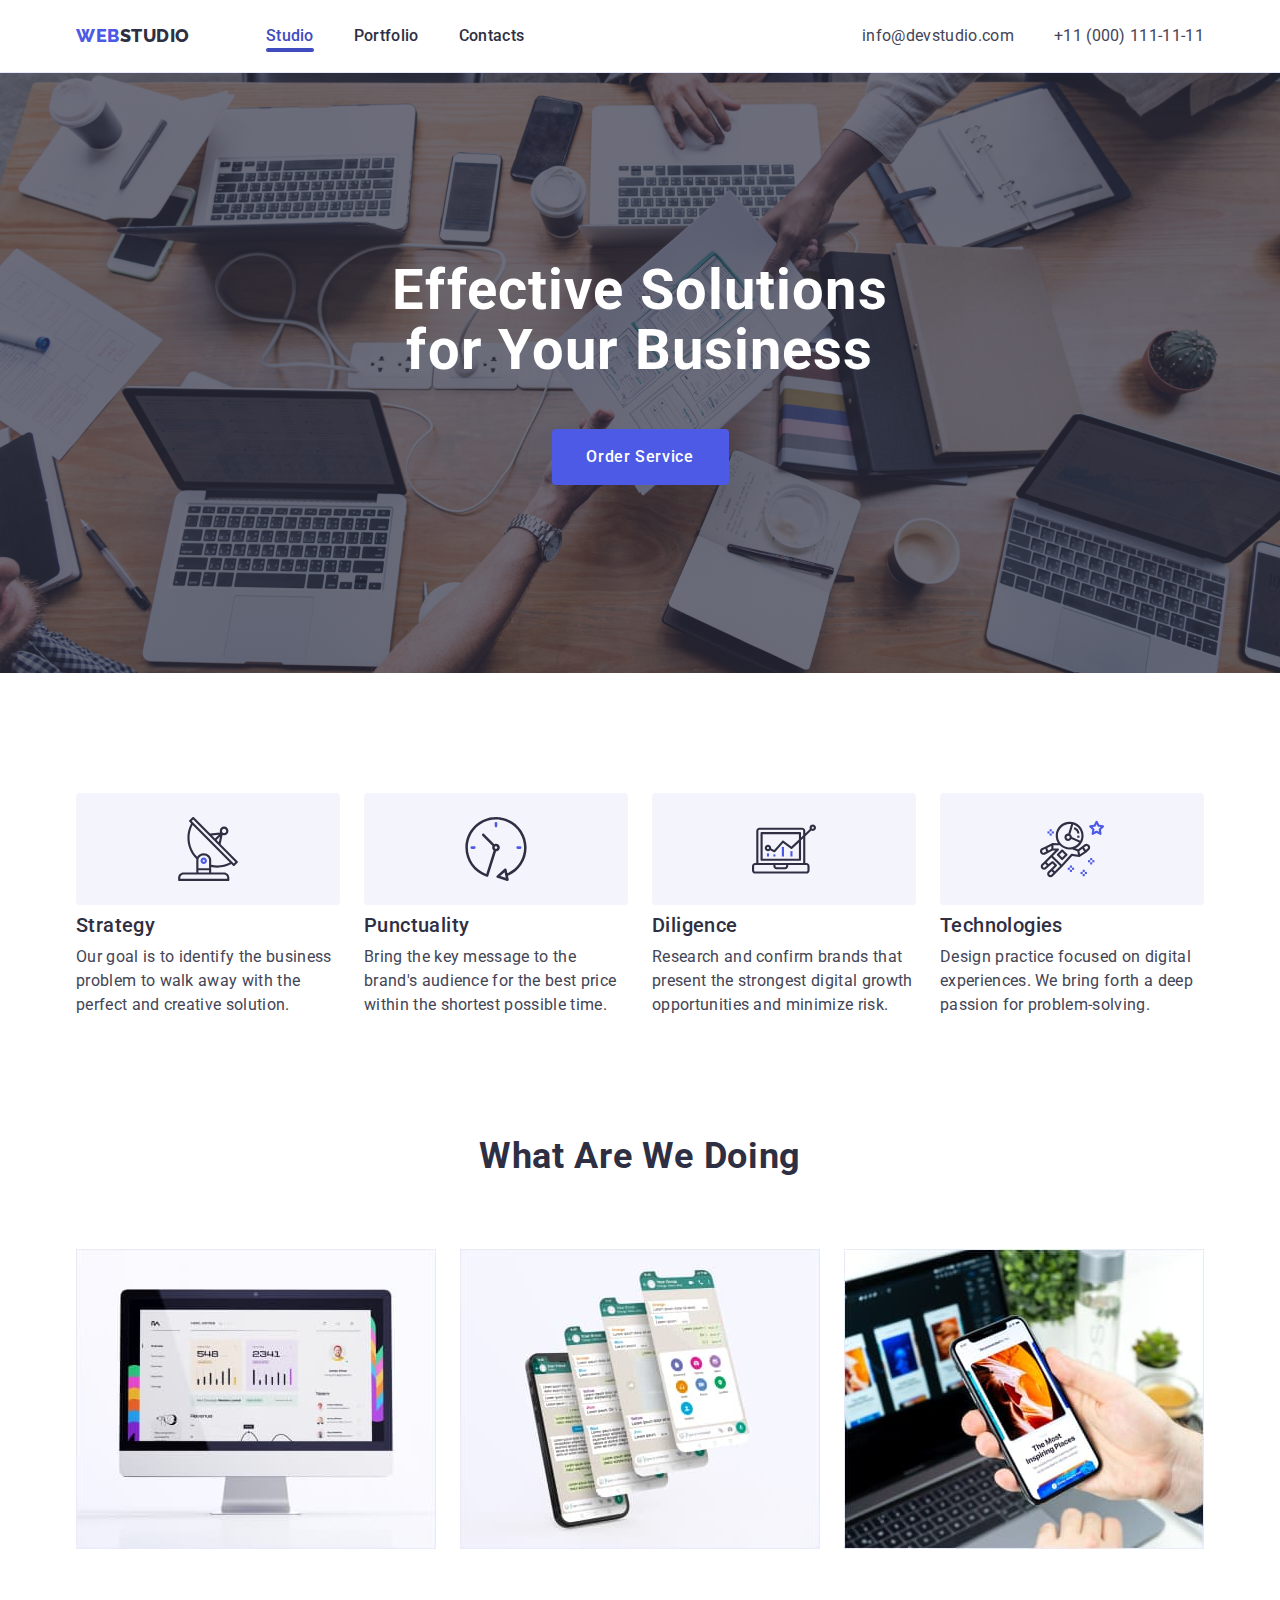
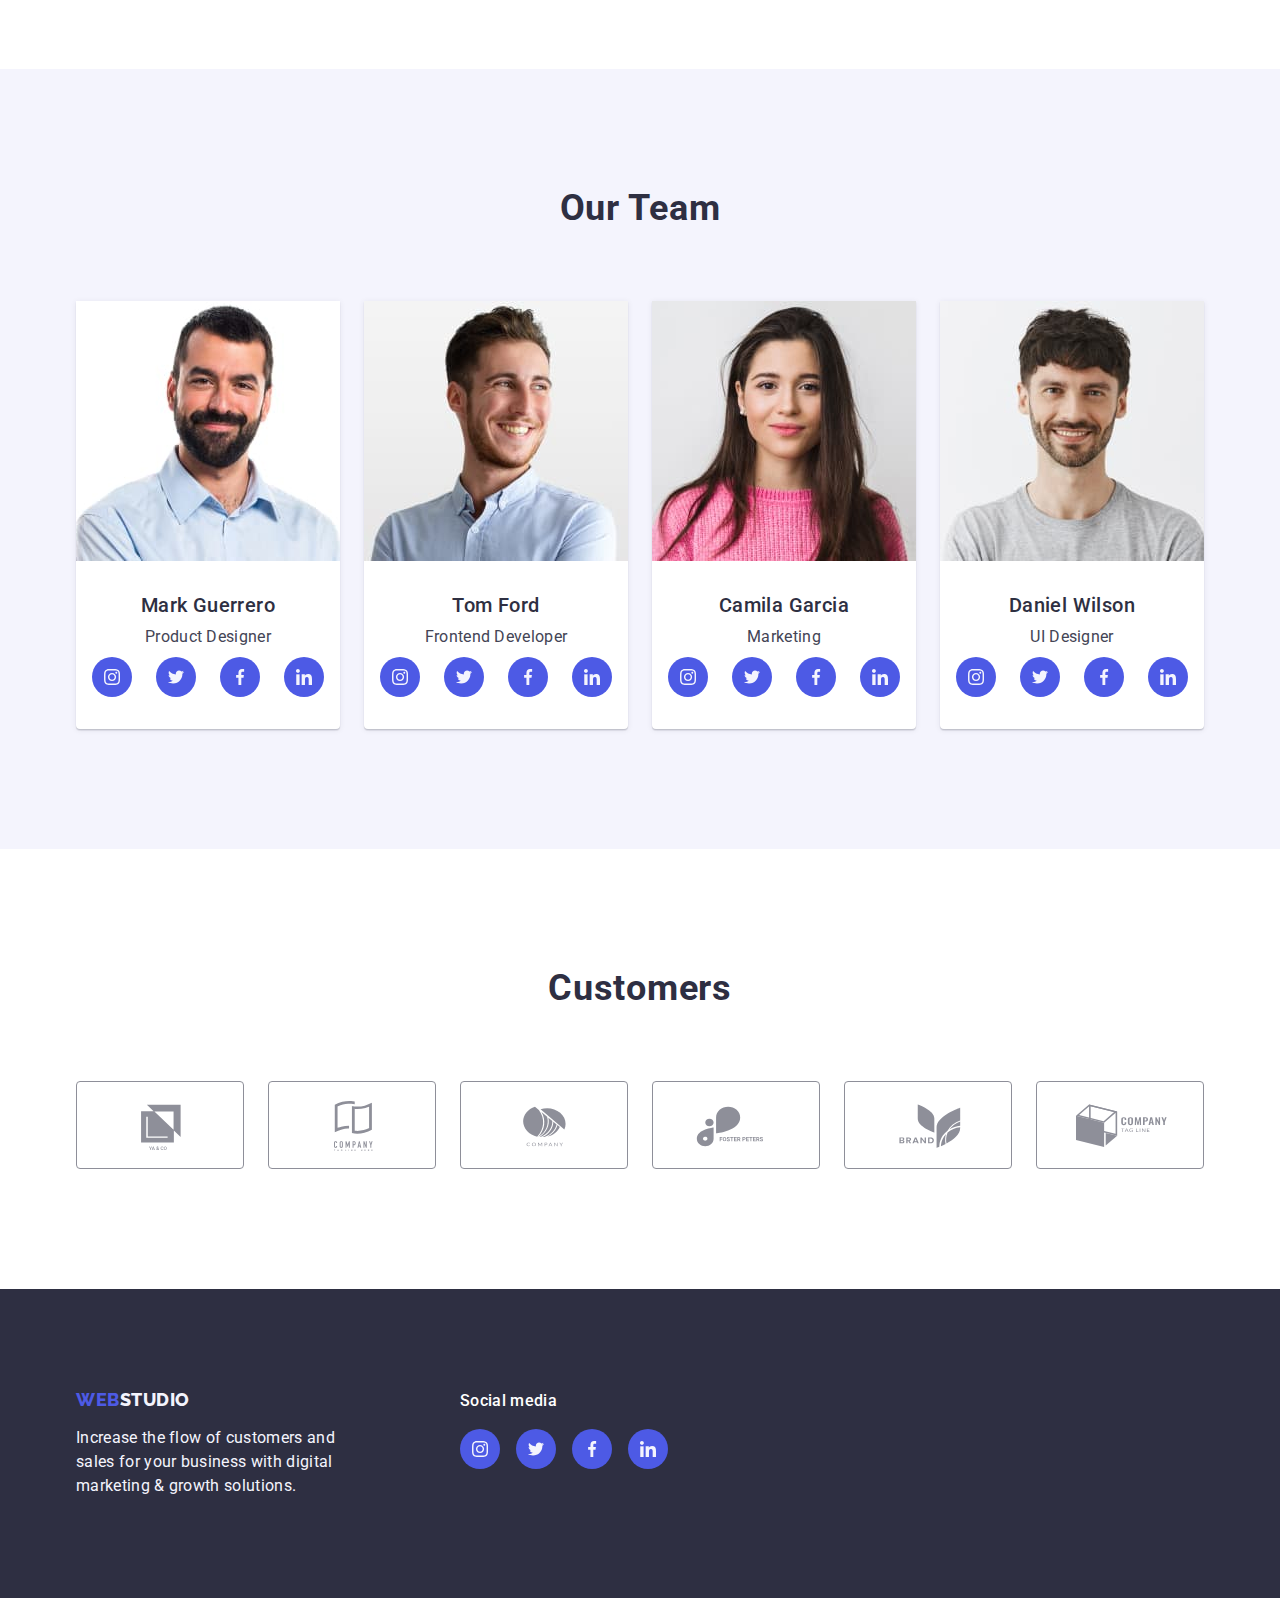
==== commit 0fd639d4: "21" ====
--- a/index.html
+++ b/index.html
@@ -36,13 +36,13 @@
                 <a class="logo link" href="./index.html">Web<span class="logo-title">Studio</span></a>
 
                 <ul class="nav-page list">
-                    <li class="nav-page-item">
+                    <li class="nav-page-item lob">
                         <a class="nav-page-pagination link lk" href="./index.html">Studio</a>
                     </li>
-                    <li class="nav-page-item">
+                    <li class="nav-page-item lob">
                         <a class="nav-page-pagination link" href="./portfolio.html">Portfolio</a>
                     </li>
-                    <li class="nav-page-item">
+                    <li class="nav-page-item lob">
                         <a class="nav-page-pagination link" href="">Contacts</a>
                     </li>
                 </ul>
@@ -375,7 +375,7 @@
     <!-- Modal-window -->
     <div class="backdrop is-hidden" data-modal>
         <div class="modal "><button class="modal-btn " data-modal-close type="button">
-                <svg class="modal-btn-icon" width="8px">
+                <svg class="modal-btn-icon svg-icon" width="8px" height="8px">
                     <use href="./images/icons.svg#icon-close-black-18dp-2-1"></use>
                 </svg>
             </button></div>
--- a/css/styles.css
+++ b/css/styles.css
@@ -77,6 +77,8 @@
 .head {
   border-bottom: 1px solid var(--accent-cornflower-color);
   background-color: var(--whait-color);
+  box-shadow: 0px 1px 6px 0px rgb(46 47 66 / 8%),
+    0px 1px 1px 0px rgb(46 47 66 / 16%), 0px 2px 1px 0px rgb(46 47 66 / 8%);
 }
 
 .navig {
@@ -133,9 +135,10 @@
 }
 .nav-page-pagination.lk:after {
   content: '';
+
   position: absolute;
   left: 0;
-  bottom: 0;
+  bottom: -1;
 
   opacity: 0;
   width: 100%;
@@ -190,6 +193,7 @@
   background-position: center;
   padding-bottom: 188px;
   padding-top: 188px;
+  background-size: cover;
 }
 .hero-title {
   color: var(--whait-color);
@@ -219,8 +223,8 @@
   margin-left: auto;
   margin-right: auto;
   border-radius: 4px;
-  transition-property: color;
-  transition-delay: 250ms;
+  transition-property: background-color;
+  transition-duration: 250ms;
   transition-timing-function: cubic-bezier(0.4, 0, 0.2, 1);
 }
 
@@ -358,7 +362,7 @@
   background-color: var(--primarybrand-iris-color);
   border-radius: 50%;
   color: var(--light-cloud-color);
-  transition-property: fill;
+  transition-property: background-color;
   transition-delay: 250ms;
   transition-timing-function: cubic-bezier(0.4, 0, 0.2, 1);
 }
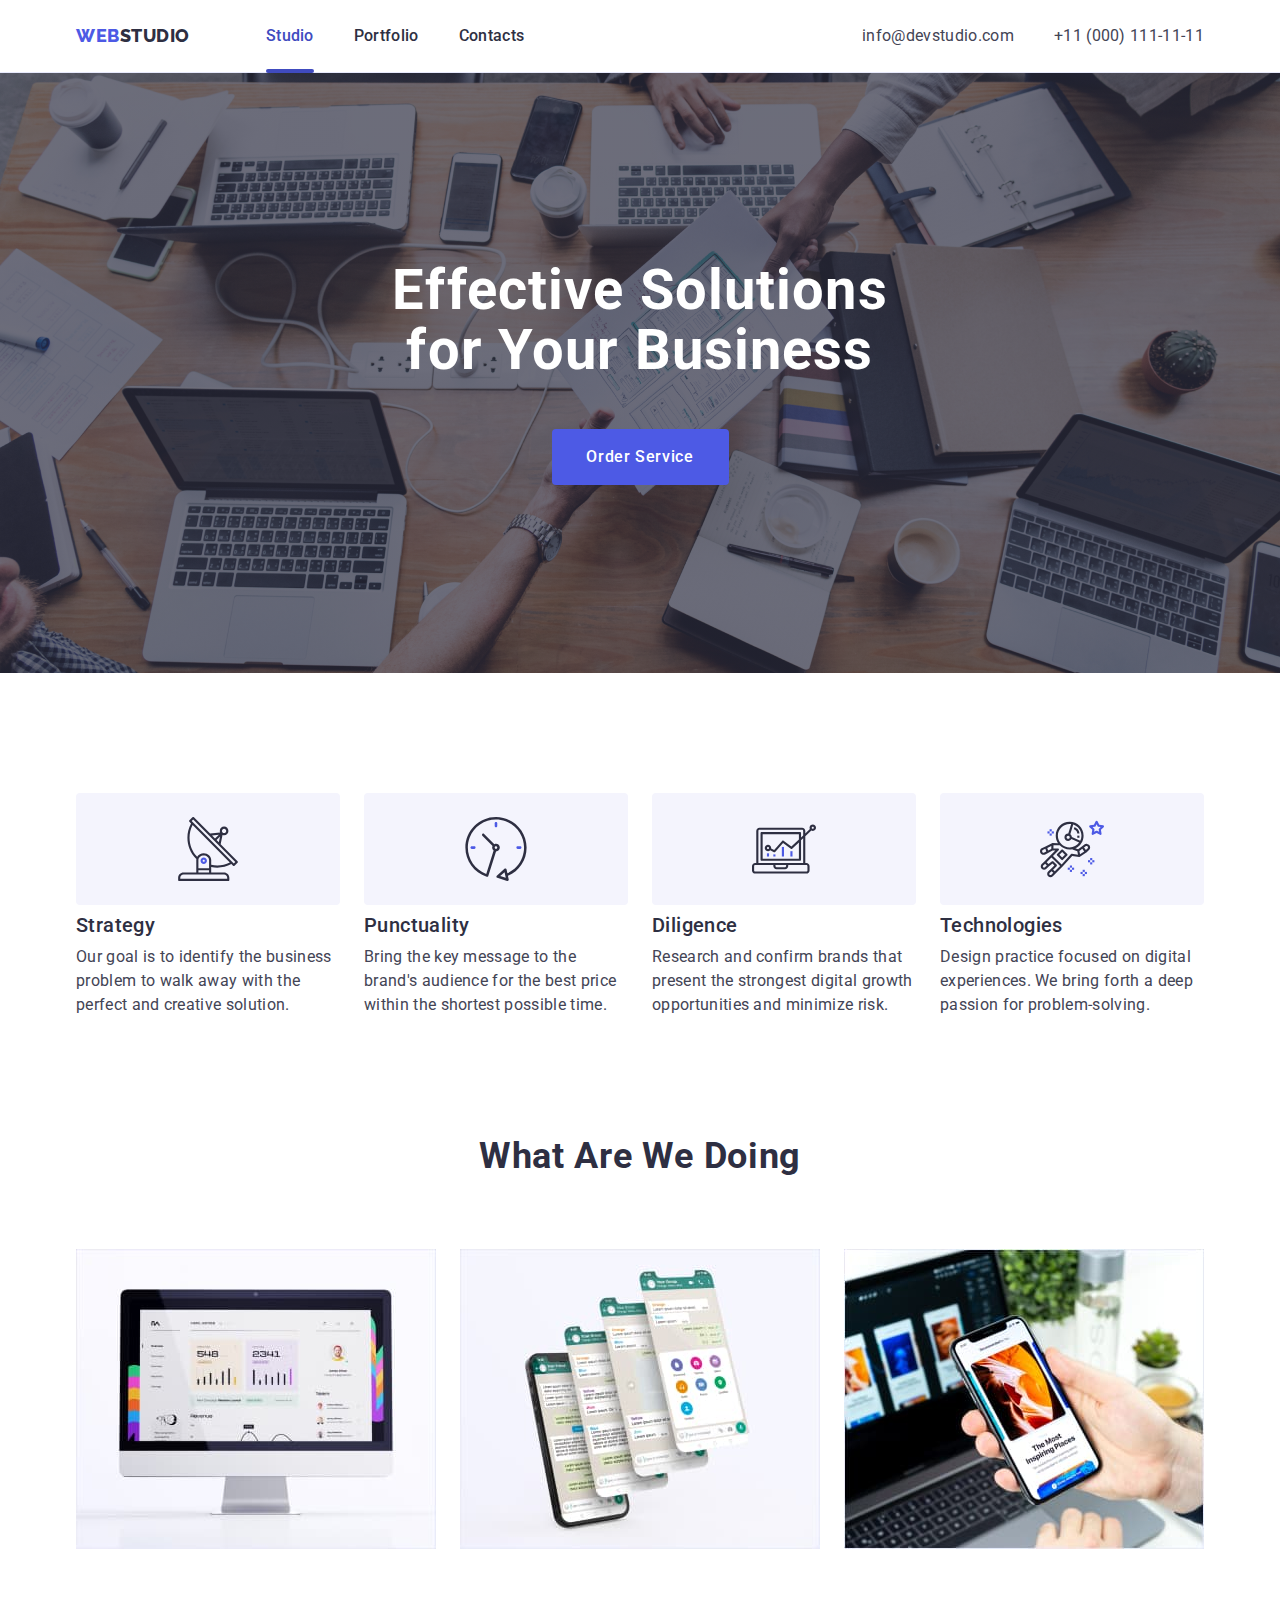
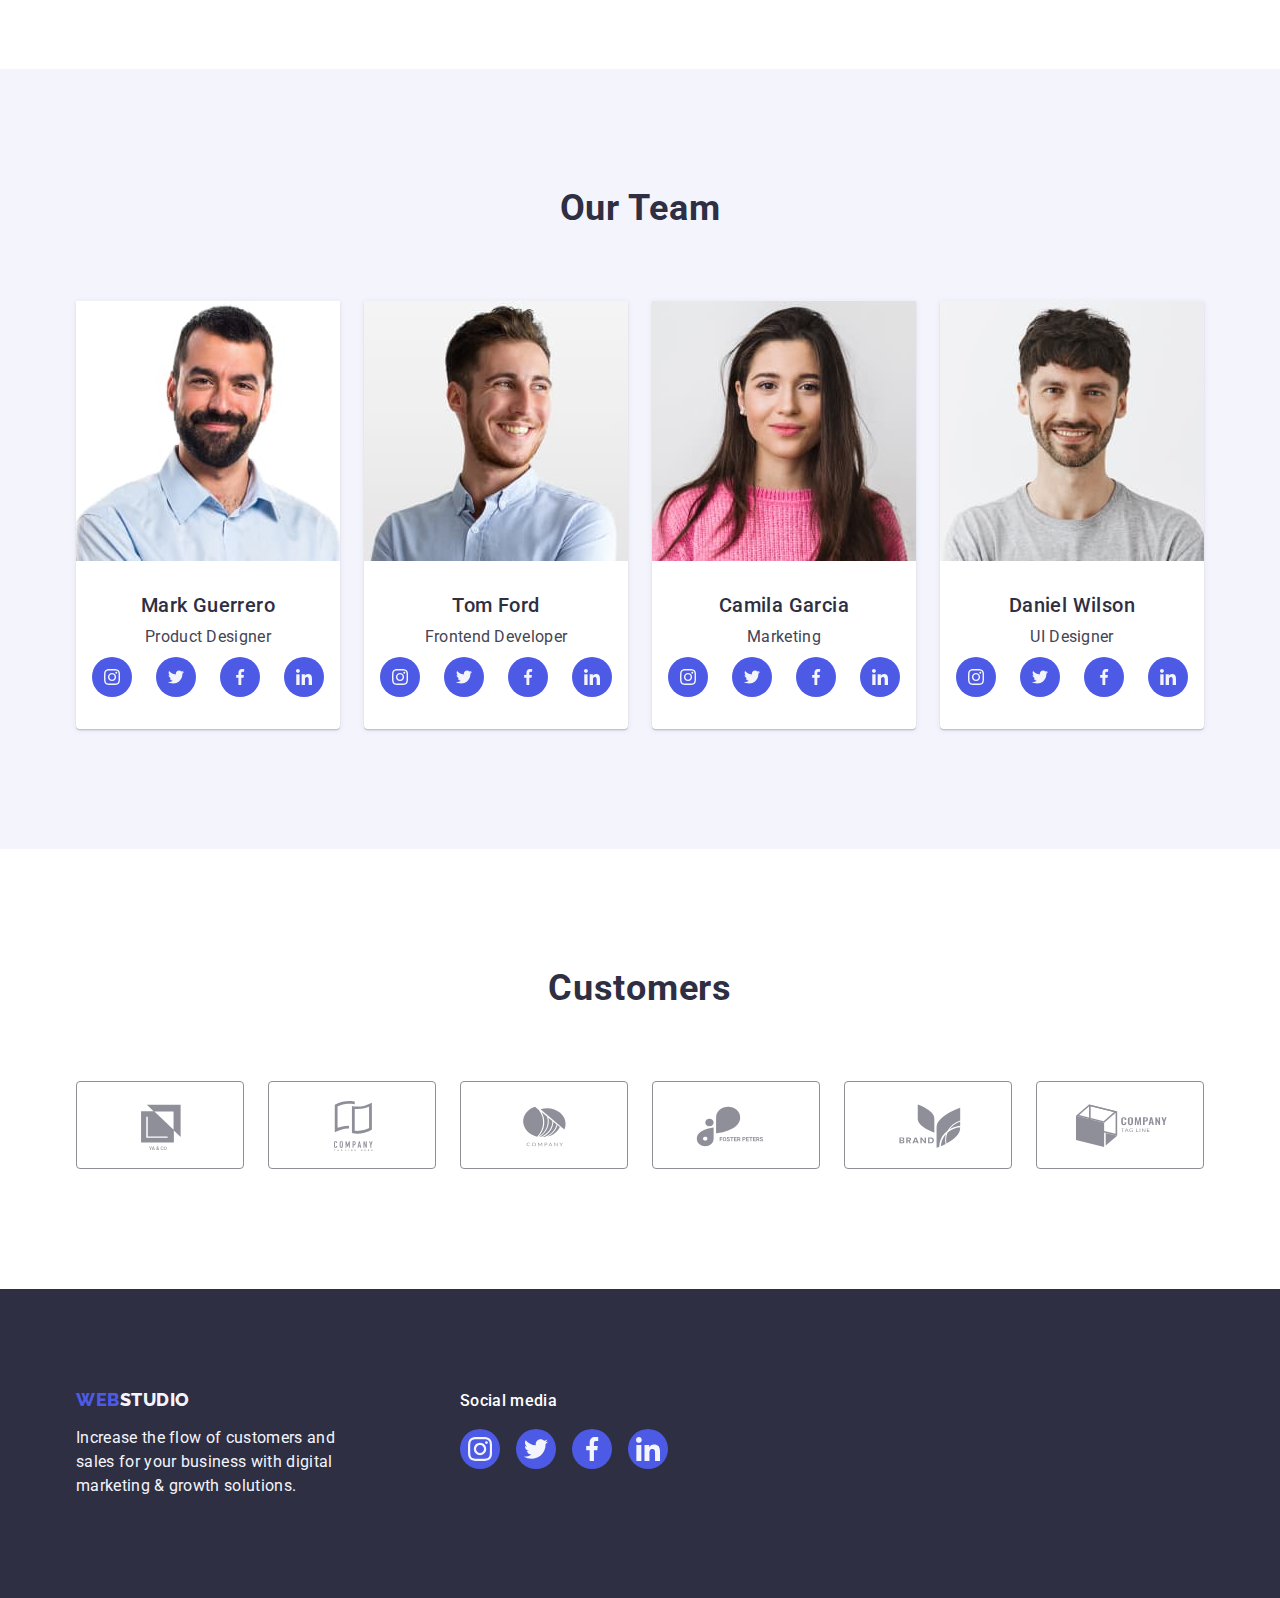
==== commit 323bbef5: "hw04" ====
--- a/index.html
+++ b/index.html
@@ -31,7 +31,7 @@
         <!--Menu-Nav-->
         <div class="heder container">
 
-            <nav class="navig">
+            <nav class="navig vig">
 
                 <a class="logo link" href="./index.html">Web<span class="logo-title">Studio</span></a>
 
@@ -81,7 +81,7 @@
                 <ul class="benefits-ul list">
                     <li class="benefits-list-item">
                         <div class="benefits-icon-box">
-                            <svg class="benefits-icon-svg" width="64px">
+                            <svg class="benefits-icon-svg" width="64" height="64">
                                 <use href="./images/icons.svg#icon-antenna-1"></use>
                             </svg>
                         </div>
@@ -92,7 +92,7 @@
 
                     <li class="benefits-list-item">
                         <div class="benefits-icon-box">
-                            <svg class="benefits-icon-svg" width="64px">
+                            <svg class="benefits-icon-svg" width="64" height="64">
                                 <use href="./images/icons.svg#icon-clock-1"></use>
                             </svg>
                         </div>
@@ -105,7 +105,7 @@
                     </li>
                     <li class="benefits-list-item">
                         <div class="benefits-icon-box">
-                            <svg class="benefits-icon-svg" width="64px">
+                            <svg class="benefits-icon-svg" width="64" height="64">
                                 <use href="./images/icons.svg#icon-diagram-1"></use>
                             </svg>
                         </div>
@@ -117,7 +117,7 @@
                     </li>
                     <li class="benefits-list-item">
                         <div class="benefits-icon-box">
-                            <svg class="benefits-icon-svg" width="64px">
+                            <svg class="benefits-icon-svg" width="64" height="64">
                                 <use href="./images/icons.svg#icon-astronaut-1"></use>
                             </svg>
                         </div>
@@ -198,27 +198,27 @@
                             <p class="subject-text">Frontend Developer</p>
                             <ul class="subjekt-list-icon list">
                                 <li class="subject-item-icon">
-                                    <a class="social-links link" href="https://www.instagram.com/">
-                                        <svg class="subject-icon-svg" width="16px">
+                                    <a class="social-links link" href="https://w.instagram.m/">
+                                        <svg class="subject-icon-svg" width="16" height="16">
                                             <use href="./images/icons.svg#icon-instagram-2-hdr"></use>
                                         </svg></a>
 
                                 </li>
                                 <li class="subject-item-icon">
                                     <a class="social-links link" href="https://twitter.com/">
-                                        <svg class="subject-icon-svg" width="16px">
+                                        <svg class="subject-icon-svg" width="16" height="16">
                                             <use href="./images/icons.svg#icon-twitter-1-hdr"></use>
                                         </svg></a>
                                 </li>
                                 <li class="subject-item-icon">
                                     <a class="social-links link" href="https://www.facebook.com/">
-                                        <svg class="subject-icon-svg" width="16px">
+                                        <svg class="subject-icon-svg" width="16" height="16">
                                             <use href="./images/icons.svg#icon-facebook-1-hdr"></use>
                                         </svg></a>
                                 </li>
                                 <li class="subject-item-icon">
                                     <a class="social-links link" href="https://inkedin.com/">
-                                        <svg class="subject-icon-svg" width="16px">
+                                        <svg class="subject-icon-svg" width="16" height="16">
                                             <use href="./images/icons.svg#icon-linkedin-1-hdr"></use>
                                         </svg></a>
                                 </li>
@@ -232,27 +232,27 @@
                             <p class="subject-text">Marketing</p>
                             <ul class="subjekt-list-icon list">
                                 <li class="subject-item-icon">
-                                    <a class="social-links link" href="https://www.instagram.com/">
-                                        <svg class="subject-icon-svg" width="16px">
+                                    <a class="social-links link" href="https://w.instagram.m/">
+                                        <svg class="subject-icon-svg" width="16" height="16">
                                             <use href="./images/icons.svg#icon-instagram-2-hdr"></use>
                                         </svg></a>
 
                                 </li>
                                 <li class="subject-item-icon">
                                     <a class="social-links link" href="https://twitter.com/">
-                                        <svg class="subject-icon-svg" width="16px">
+                                        <svg class="subject-icon-svg" width="16" height="16">
                                             <use href="./images/icons.svg#icon-twitter-1-hdr"></use>
                                         </svg></a>
                                 </li>
                                 <li class="subject-item-icon">
                                     <a class="social-links link" href="https://www.facebook.com/">
-                                        <svg class="subject-icon-svg" width="16px">
+                                        <svg class="subject-icon-svg" width="16" height="16">
                                             <use href="./images/icons.svg#icon-facebook-1-hdr"></use>
                                         </svg></a>
                                 </li>
                                 <li class="subject-item-icon">
                                     <a class="social-links link" href="https://inkedin.com/">
-                                        <svg class="subject-icon-svg" width="16px">
+                                        <svg class="subject-icon-svg" width="16" height="16">
                                             <use href="./images/icons.svg#icon-linkedin-1-hdr"></use>
                                         </svg></a>
                                 </li>
@@ -267,7 +267,7 @@
                             <ul class="subjekt-list-icon list">
                                 <li class="subject-item-icon">
                                     <a class="social-links link" href="https://www.instagram.com/">
-                                        <svg class="subject-icon-svg" width="16px">
+                                        <svg class="subject-icon-svg" width="16" height="16">
                                             <use href="./images/icons.svg#icon-instagram-2-hdr"></use>
                                         </svg></a>
 
@@ -275,19 +275,19 @@
                                 </li>
                                 <li class="subject-item-icon">
                                     <a class="social-links link" href="https://twitter.com/">
-                                        <svg class="subject-icon-svg" width="16px">
+                                        <svg class="subject-icon-svg" width="16" height="16">
                                             <use href="./images/icons.svg#icon-twitter-1-hdr"></use>
                                         </svg></a>
                                 </li>
                                 <li class="subject-item-icon">
                                     <a class="social-links link" href="https://www.facebook.com/">
-                                        <svg class="subject-icon-svg" width="16px">
+                                        <svg class="subject-icon-svg" width="16" height="16">
                                             <use href="./images/icons.svg#icon-facebook-1-hdr"></use>
                                         </svg></a>
                                 </li>
                                 <li class="subject-item-icon">
                                     <a class="social-links link" href="https://inkedin.com/">
-                                        <svg class="subject-icon-svg" width="16px">
+                                        <svg class="subject-icon-svg" width="16" height="16">
                                             <use href="./images/icons.svg#icon-linkedin-1-hdr"></use>
                                         </svg></a>
                                 </li>
@@ -303,27 +303,27 @@
                 <h2 class="subject">Customers</h2>
                 <ul class="customers-logo-list list">
                     <li class="customers-logo-item"><a class="cus-logo-link" href="">
-                            <svg class="cus-logo-svg" width="104px">
+                            <svg class="cus-logo-svg" width="104" height="56">
                                 <use href="./images/icons.svg#icon-Logo"></use>
                             </svg></a></li>
                     <li class="customers-logo-item"><a class="cus-logo-link" href="">
-                            <svg class="cus-logo-svg" width="104px">
+                            <svg class="cus-logo-svg" width="104" height="56">
                                 <use href="./images/icons.svg#icon-Logo-1"></use>
                             </svg></a></li>
                     <li class="customers-logo-item"><a class="cus-logo-link" href="">
-                            <svg class="cus-logo-svg" width="104px">
+                            <svg class="cus-logo-svg" width="104" height="56">
                                 <use href="./images/icons.svg#icon-Logo-2"></use>
                             </svg></a></li>
                     <li class="customers-logo-item"><a class="cus-logo-link" href="">
-                            <svg class="cus-logo-svg" width="104px">
+                            <svg class="cus-logo-svg" width="104" height="56">
                                 <use href="./images/icons.svg#icon-Logo-3"></use>
                             </svg></a></li>
                     <li class="customers-logo-item"><a class="cus-logo-link" href="">
-                            <svg class="cus-logo-svg" width="104px">
+                            <svg class="cus-logo-svg" width="104" height="56">
                                 <use href="./images/icons.svg#icon-Logo-4"></use>
                             </svg></a></li>
                     <li class="customers-logo-item"><a class="cus-logo-link" href="">
-                            <svg class="cus-logo-svg" width="104px">
+                            <svg class="cus-logo-svg" width="104" height="56">
                                 <use href="./images/icons.svg#icon-Logo-5"></use>
                             </svg></a></li>
                 </ul>
@@ -334,7 +334,7 @@
     <!--footer-->
     <footer class="footbox ">
         <div class="container footcontainer ">
-            <div>
+            <div class="marg">
                 <a class="logo logo-fut link" href="./index.html">Web<span class="logo-title-fut">Studio</span></a>
                 <p class="foot-text">Increase the flow of customers and sales for your business with digital marketing &
                     growth
@@ -345,25 +345,25 @@
                 <ul class="foot-subjekt-list-icon list">
                     <li class="subject-item-icon">
                         <a class="foot-social-links link" href="https://www.instagram.com/">
-                            <svg class="subject-icon-svg" width="16px">
+                            <svg class="subject-icon-svg" width="24" height="24">
                                 <use href="./images/icons.svg#icon-instagram-2-hdr"></use>
                             </svg></a>
                     </li>
                     <li class="subject-item-icon">
                         <a class="foot-social-links link" href="https://twitter.com/">
-                            <svg class="subject-icon-svg" width="16px">
+                            <svg class="subject-icon-svg" width="24" height="24">
                                 <use href="./images/icons.svg#icon-twitter-1-hdr"></use>
                             </svg></a>
                     </li>
                     <li class="subject-item-icon">
                         <a class="foot-social-links link" href="https://www.facebook.com/">
-                            <svg class="subject-icon-svg" width="16px">
+                            <svg class="subject-icon-svg" width="24" height="24">
                                 <use href="./images/icons.svg#icon-facebook-1-hdr"></use>
                             </svg></a>
                     </li>
                     <li class="subject-item-icon">
                         <a class="foot-social-links link" href="https://inkedin.com/">
-                            <svg class="subject-icon-svg" width="16px">
+                            <svg class="subject-icon-svg" width="24" height="24">
                                 <use href="./images/icons.svg#icon-linkedin-1-hdr"></use>
                             </svg></a>
                     </li>
@@ -375,7 +375,7 @@
     <!-- Modal-window -->
     <div class="backdrop is-hidden" data-modal>
         <div class="modal "><button class="modal-btn " data-modal-close type="button">
-                <svg class="modal-btn-icon svg-icon" width="8px" height="8px">
+                <svg class="modal-btn-icon svg-icon" width="8" height="8">
                     <use href="./images/icons.svg#icon-close-black-18dp-2-1"></use>
                 </svg>
             </button></div>
--- a/css/styles.css
+++ b/css/styles.css
@@ -72,7 +72,7 @@
   clip: rect(0 0 0 0);
   overflow: hidden;
 }
-
+/* Nav */
 /* Logo */
 .head {
   border-bottom: 1px solid var(--accent-cornflower-color);
@@ -80,10 +80,13 @@
   box-shadow: 0px 1px 6px 0px rgb(46 47 66 / 8%),
     0px 1px 1px 0px rgb(46 47 66 / 16%), 0px 2px 1px 0px rgb(46 47 66 / 8%);
 }
-
+.heder {
+  display: flex;
+  align-items: center;
+  justify-content: space-between;
+}
 .navig {
   display: flex;
-
   align-items: center;
 }
 .navig .logo {
@@ -103,26 +106,21 @@
   color: var(--dark-navyblue-color);
 }
 
-/* Nav */
-.heder {
-  display: flex;
-  align-items: center;
-  justify-content: space-between;
-}
-
 .nav-page {
   display: flex;
   gap: 40px;
-  padding: 24px 0;
 }
 .nav-page-item {
 }
 .nav-page-pagination {
+  display: block;
   color: var(--dark-navyblue-color);
   font-weight: 500;
   line-height: 1.5; /* 150% */
   letter-spacing: 0.02em;
-  padding: 24px 0;
+  padding-top: 24px;
+  padding-bottom: 24px;
+
   position: relative;
   transition-property: color;
   transition-delay: 250ms;
@@ -138,7 +136,7 @@
 
   position: absolute;
   left: 0;
-  bottom: -1;
+  bottom: -1px;
 
   opacity: 0;
   width: 100%;
@@ -162,7 +160,6 @@
 }
 .add-page-mailto {
   color: var(--text-slate-color);
-
   line-height: 1.5; /* 150% */
   letter-spacing: 0.02em;
   padding: 24px 0;
@@ -170,7 +167,6 @@
   transition-delay: 250ms;
   transition-timing-function: cubic-bezier(0.4, 0, 0.2, 1);
 }
-
 .add-page-mailto:hover,
 .add-page-mailto:focus {
   color: var(--pressed-state-ocean-color);
@@ -421,7 +417,9 @@
 .footcontainer {
   display: flex;
   align-items: baseline;
-  gap: 120px;
+}
+.marg {
+  margin-right: 120px;
 }
 .foot-text {
   color: var(--light-cloud-color);
@@ -605,10 +603,14 @@
   transform: translateY(0);
 }
 .card {
-  flex-direction: column;
-
-  display: flex;
+  display: block;
   transition: box-shadow 250ms cubic-bezier(0.4, 0, 0.2, 1);
+}
+.card:hover,
+.card:focus {
+  box-shadow: 0px 1px 6px rgb(46 47 66 / 8%), 0px 1px 1px rgb(46 47 66 / 16%),
+    0px 2px 1px rgb(46 47 66 / 8%);
+  transform: translateY(0%);
 }
 .card-transform {
   position: relative;
